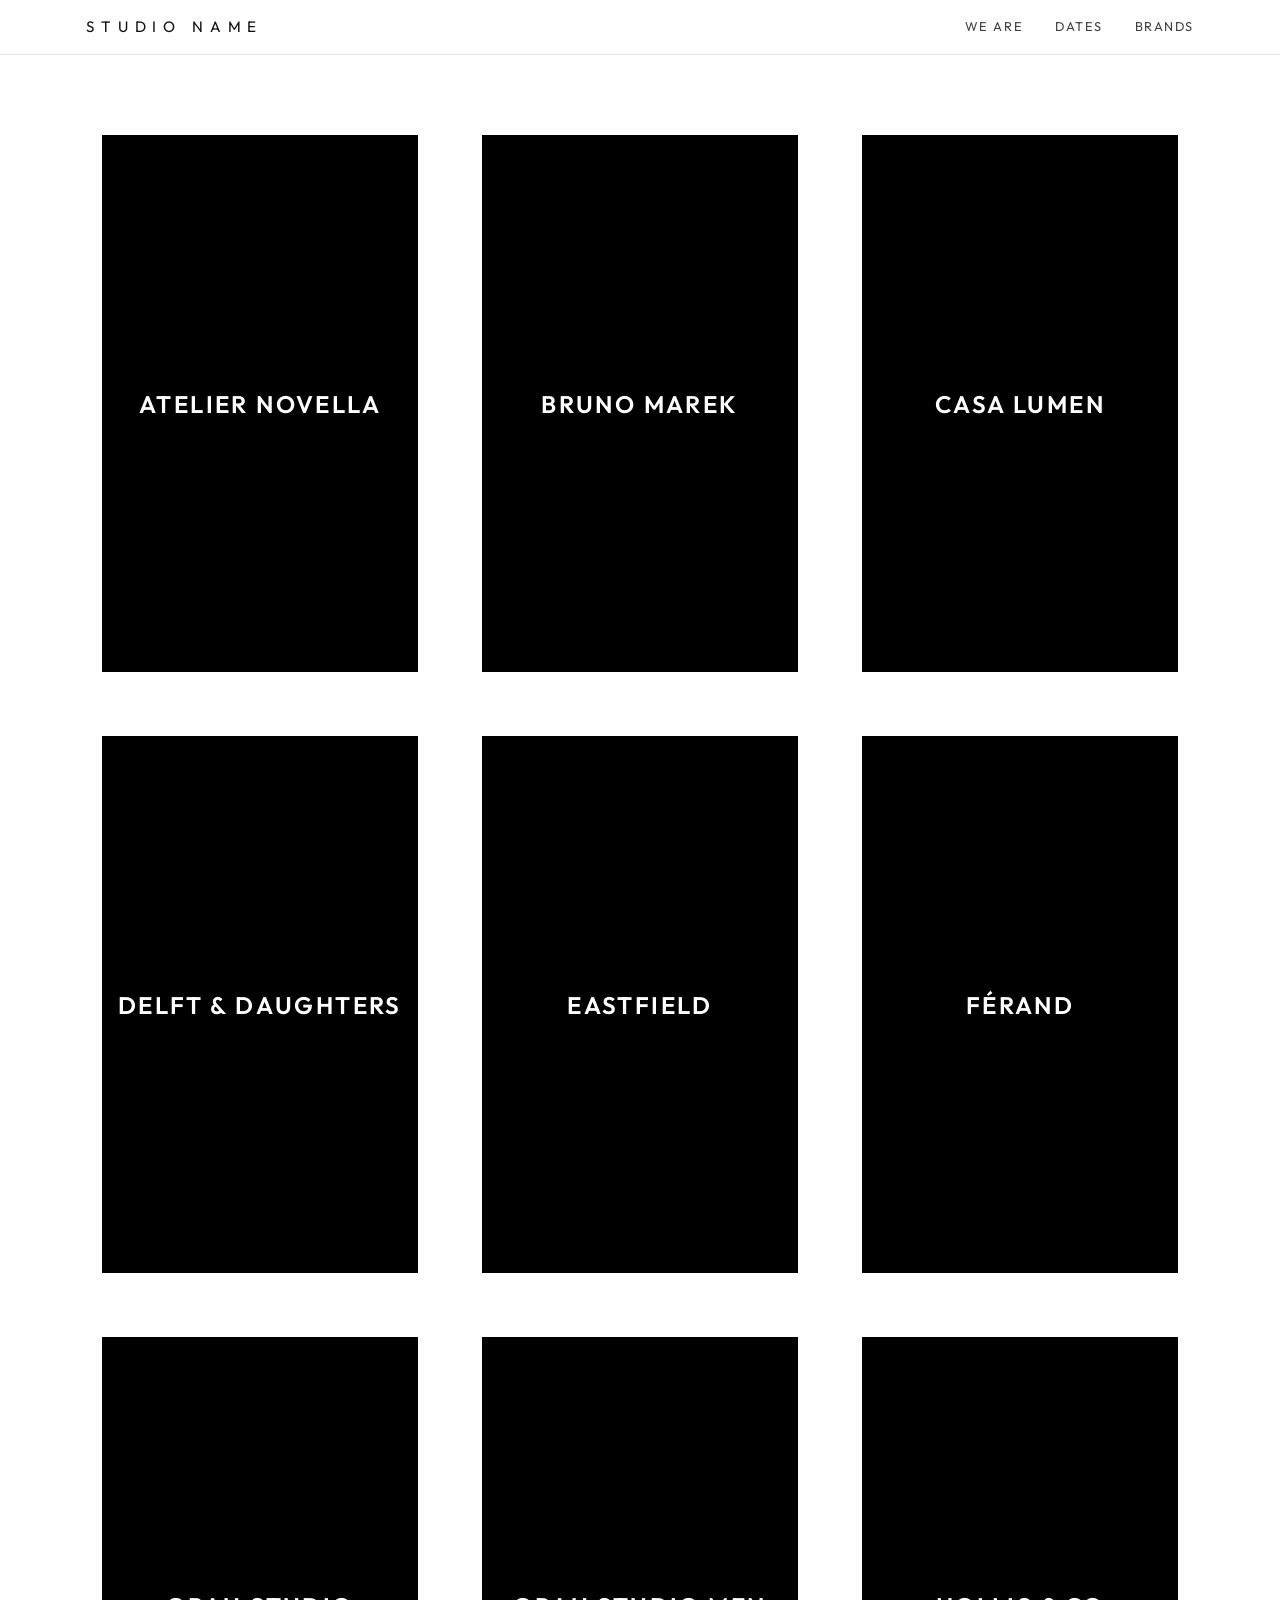
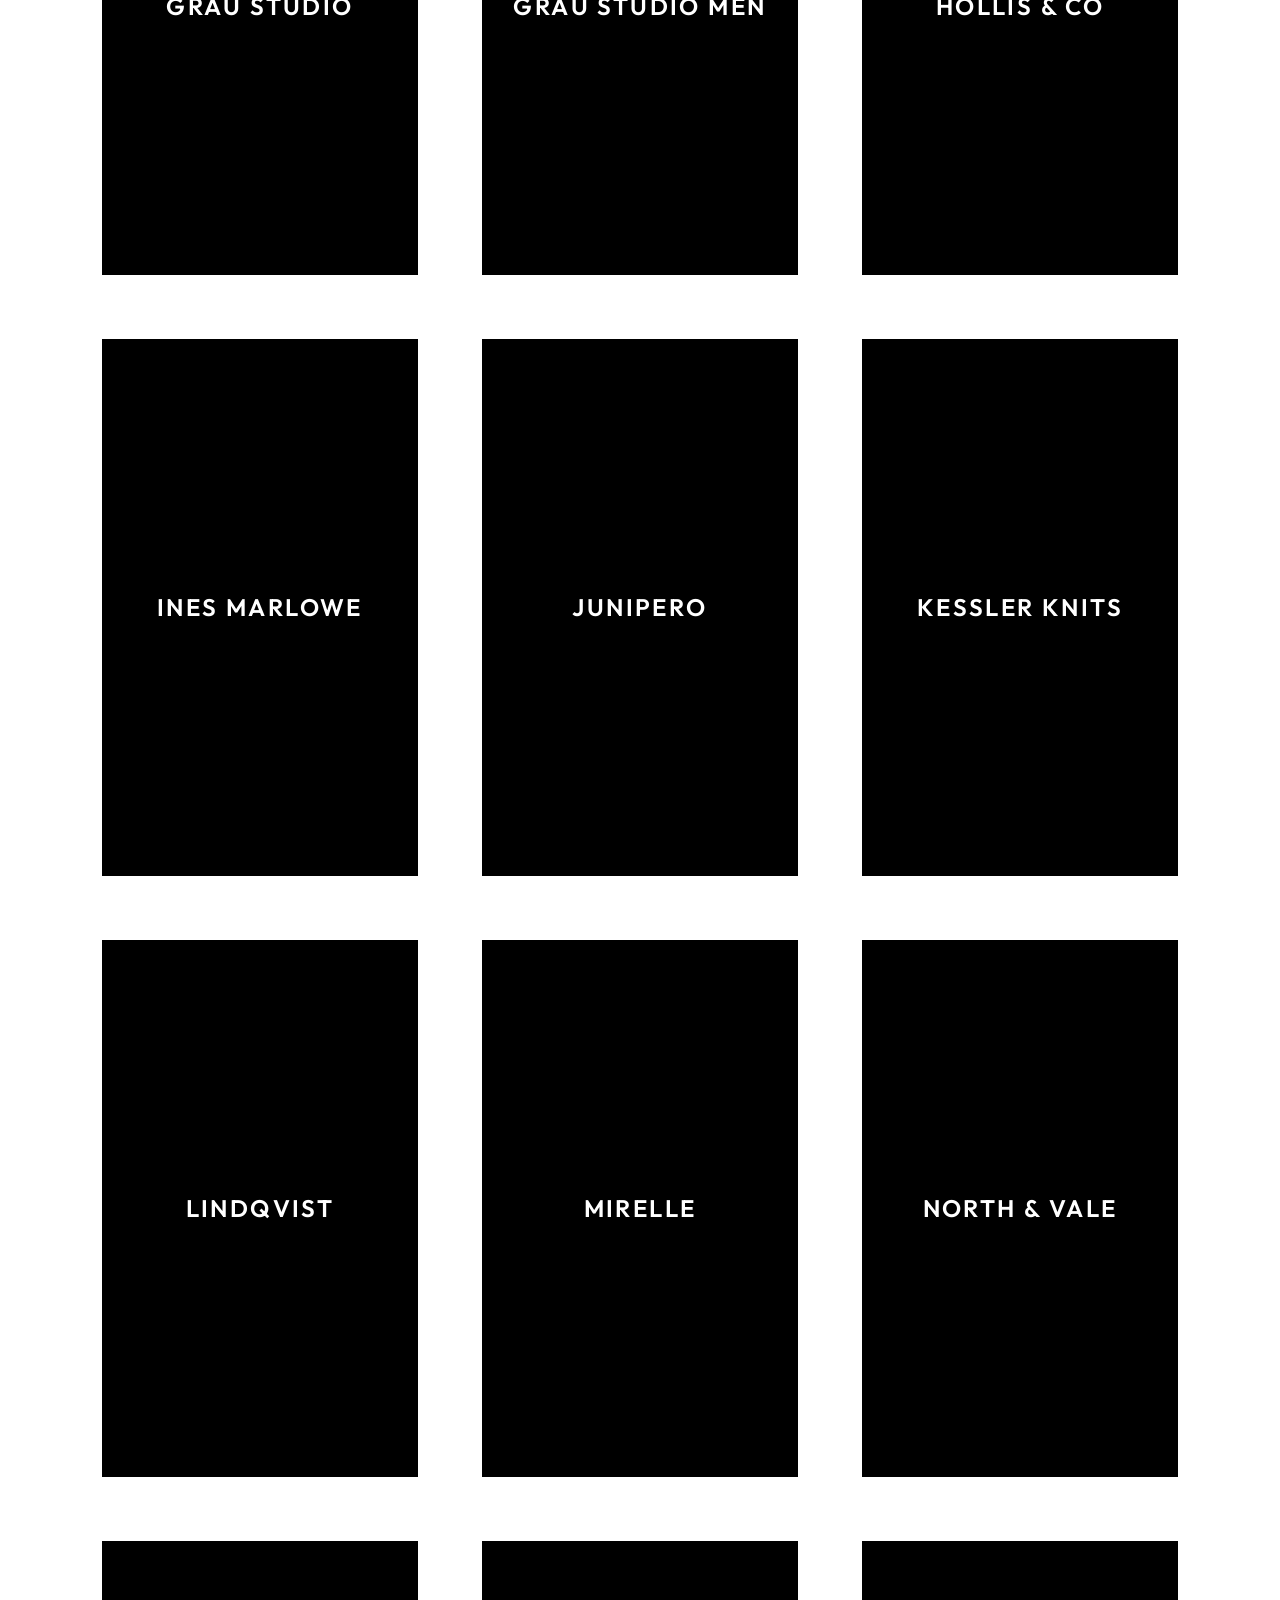
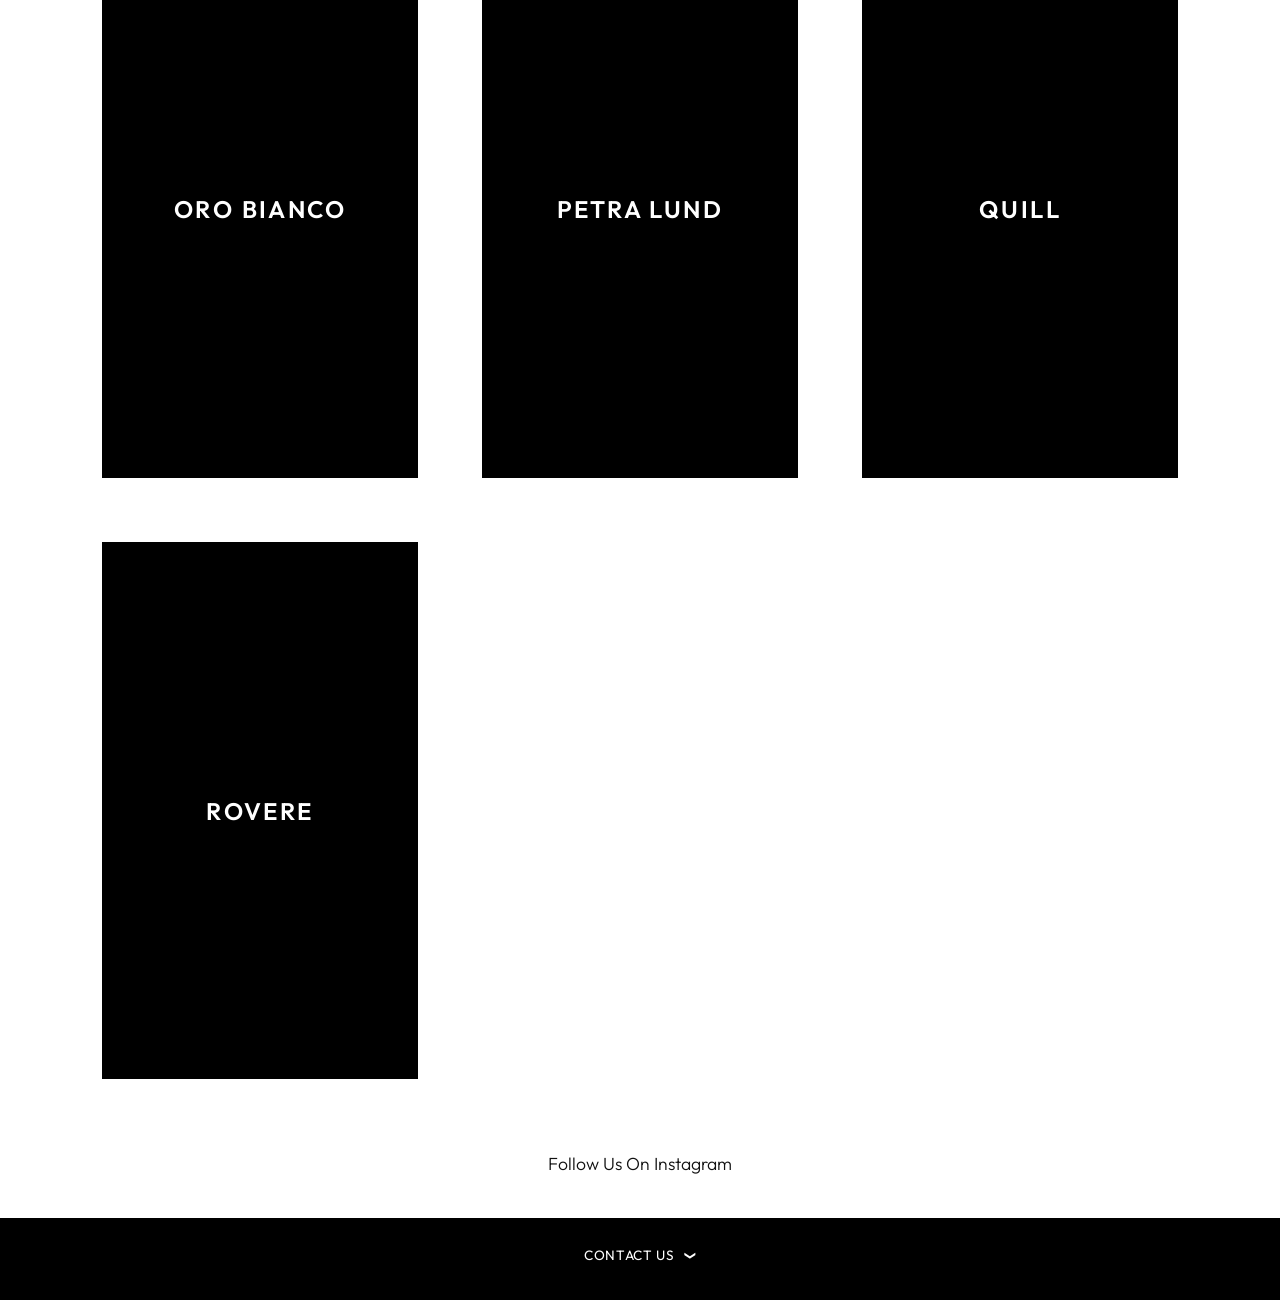
==== index.html @ 32d989f5 "Static showroom website with tile grid and brand views Co-Authored-By: Claude Fable 5 <noreply@anthr" ====
<!DOCTYPE html>
<html lang="en">
<head>
  <meta charset="UTF-8">
  <meta name="viewport" content="width=device-width, initial-scale=1.0">
  <title>STUDIO NAME — Online Showroom</title>
  <meta name="description" content="A curated multi-brand fashion showroom.">
  <link rel="preconnect" href="https://fonts.googleapis.com">
  <link href="https://fonts.googleapis.com/css2?family=Outfit:wght@300;400;600;700&display=swap" rel="stylesheet">
  <link rel="stylesheet" href="styles.css">
</head>
<body>

  <header class="site-header">
    <div class="container">
      <a class="logo" href="index.html">Studio Name</a>
      <nav class="nav">
        <a href="about.html">We Are</a>
        <a href="dates.html">Dates</a>
        <a href="brands.html">Brands</a>
      </nav>
      <button class="menu-toggle" id="menuToggle" aria-label="Toggle menu" aria-expanded="false"><span></span></button>
    </div>
  </header>

  <div class="backdrop" id="backdrop"></div>
  <aside class="sidebar" id="sidebar">
    <button class="sidebar-close" id="sidebarClose" aria-label="Close menu">&times;</button>
    <a href="about.html">We Are</a>
    <a href="dates.html">Dates</a>
    <a href="brands.html">Brands</a>
    <div id="sidebarBrands"></div>
  </aside>

  <main>
    <div class="view" id="viewGrid">
      <div class="container tile-grid">
        <div class="row" id="tileGrid"></div>

        <p class="insta-line">
          <a href="https://www.instagram.com/" target="_blank" rel="noopener">Follow Us On Instagram</a>
        </p>
      </div>
    </div>

    <div class="view" id="viewBrand" hidden>
      <div class="container brand-page">
        <aside class="brand-list-col">
          <a class="brand-list-title" href="#">Brands</a>
          <nav class="brand-list" id="brandList"></nav>
        </aside>

        <div class="brand-main">
          <div class="brand-text">
            <h1 class="collection-title" id="brandTitle">Brand</h1>
            <div class="rte">
              <p>Placeholder copy. Introduce the brand here &mdash; its founder, the year it started, and the idea behind it. Two or three sentences set the tone before going into detail.</p>
              <p>Placeholder copy. Describe the collections: the materials, the categories, the design signature that makes the brand recognizable, and where the pieces are produced.</p>
              <p>Placeholder copy. Close with a line about who the brand is for and why it belongs in the showroom selection.</p>
              <p class="rte-link"><a href="#">www.example.com</a></p>
              <p class="countries"><strong>COUNTRY / COUNTRY / COUNTRY</strong></p>
            </div>
          </div>
          <div class="brand-image">
            <div class="background-box" id="brandImage"></div>
          </div>
        </div>
      </div>
    </div>
  </main>

  <footer class="site-footer" id="siteFooter">
    <div class="container">
      <button class="footer-toggle" id="footerToggle" aria-expanded="false">
        Contact us <span class="arrow">&#10095;</span>
      </button>
      <div class="footer-detail">
        <nav class="footer-nav">
          <a href="#">Imprint</a>
          <a href="#">Privacy Policy</a>
          <a href="#">Terms &amp; Conditions</a>
        </nav>
        <div class="footer-center">
          <p><a href="tel:+0000000000" class="btn-outline">+00 000 000 0000</a></p>
          <p class="small"><a href="mailto:hello@example.com">hello@example.com</a></p>
          <p class="wordmark">Studio Name</p>
          <p>Street Address 1<br>00000 City</p>
        </div>
        <nav class="footer-nav right">
          <a href="#">Instagram</a>
        </nav>
      </div>
    </div>
  </footer>

  <script src="script.js"></script>
</body>
</html>
---- styles.css ----
/* =====================================================
   Showroom — minimal tile-grid layout
   ===================================================== */

:root {
  --ink: #111111;
  --paper: #ffffff;
  --gray: #888888;
  --gray-light: #e5e5e5;
  --header-h: 55px;
  --container: 1140px;
}

* {
  margin: 0;
  padding: 0;
  box-sizing: border-box;
}

body {
  /* Outfit ~ free stand-in for the reference's GT-Walsheim */
  font-family: "Outfit", "Helvetica Neue", Helvetica, Arial, sans-serif;
  font-size: 0.875rem;
  line-height: 1.5;
  color: var(--ink);
  background: var(--paper);
  -webkit-font-smoothing: antialiased;
  padding-top: var(--header-h); /* clear the fixed header */
}

a {
  color: inherit;
  text-decoration: none;
}

.container {
  max-width: var(--container);
  margin: 0 auto;
  padding-left: 1rem;
  padding-right: 1rem;
}

/* ---------- Fixed header ---------- */

.site-header {
  position: fixed;
  top: 0;
  left: 0;
  right: 0;
  z-index: 1000;
  height: var(--header-h);
  background: var(--paper);
  border-bottom: 1px solid var(--gray-light);
}

.site-header .container {
  height: 100%;
  display: flex;
  align-items: center;
  justify-content: space-between;
}

.logo {
  font-size: 0.95rem;
  letter-spacing: 0.45em;
  text-transform: uppercase;
  white-space: nowrap;
  /* Swap for an image wordmark:
     <img src="images/logo.png" height="30" alt="..."> */
}

.nav {
  display: flex;
  gap: 2rem;
}

.nav a {
  font-size: 0.8rem;
  letter-spacing: 0.12em;
  text-transform: uppercase;
  color: rgba(0, 0, 0, 0.75);
  transition: color 0.2s;
}

.nav a:hover,
.nav a.active {
  color: rgba(0, 0, 0, 0.9);
}

/* Hamburger (mobile) */

.menu-toggle {
  display: none;
  background: none;
  border: none;
  cursor: pointer;
  width: 28px;
  height: 22px;
  position: relative;
}

.menu-toggle span,
.menu-toggle span::before,
.menu-toggle span::after {
  content: "";
  position: absolute;
  left: 0;
  width: 100%;
  height: 2px;
  background: var(--ink);
}

.menu-toggle span {
  top: 10px;
}

.menu-toggle span::before {
  top: -8px;
}

.menu-toggle span::after {
  top: 8px;
}

/* Right slide-in sidebar (mobile nav) */

.sidebar {
  position: fixed;
  top: 0;
  right: 0;
  bottom: 0;
  z-index: 1100;
  width: min(20rem, 85vw);
  background: var(--paper);
  border-left: 1px solid var(--gray-light);
  transform: translateX(100%);
  transition: transform 0.3s ease;
  padding-top: var(--header-h);
  overflow-y: auto;
}

.sidebar.open {
  transform: translateX(0);
}

.sidebar a {
  display: block;
  padding: 0.9rem 1.5rem;
  border-bottom: 1px solid #f0f0f0;
  font-size: 0.85rem;
}

.sidebar a.level-2 {
  padding-left: 2.75rem;
  font-size: 0.8rem;
  color: #555;
}

.sidebar .group-label {
  padding: 1.2rem 1.5rem 0.4rem;
  font-size: 0.65rem;
  letter-spacing: 0.2em;
  text-transform: uppercase;
  color: var(--gray);
}

.sidebar-close {
  position: absolute;
  top: 1.1rem;
  right: 1.25rem;
  background: none;
  border: none;
  font-size: 1.4rem;
  line-height: 1;
  cursor: pointer;
}

.backdrop {
  position: fixed;
  inset: 0;
  z-index: 1050;
  background: rgba(0, 0, 0, 0.3);
  opacity: 0;
  pointer-events: none;
  transition: opacity 0.3s;
}

.backdrop.show {
  opacity: 1;
  pointer-events: auto;
}

/* ---------- Tile grid ---------- */

.tile-grid {
  padding-top: 3rem;
  padding-left: 0;  /* tiles sit flush with the 1140px container; item margins create the edge gap */
  padding-right: 0;
}

.tile-grid .row {
  display: flex;
  flex-wrap: wrap;
}

.tile-col {
  width: 100%;
}

.collection-item {
  margin: 0; /* full-bleed stacked tiles on phones */
}

.image-wrap {
  position: relative;
  background: #000;
}

.background-box {
  display: block;
  width: 100%;
  padding-top: 170%; /* 10:17 portrait ratio */
  background-size: cover;
  background-position: center center;
  background-repeat: no-repeat;
  opacity: 1;
  transition: opacity 0.15s linear;
}

.caption {
  position: absolute;
  top: 0;
  bottom: 0;
  left: 0;
  right: 0;
  display: flex;
  flex-direction: column;
  justify-content: center;
  width: 100%;
  text-align: center;
  font-size: 1.5rem;
  font-weight: 600;
  letter-spacing: 0.1em;
  text-transform: uppercase;
  color: #fff;
  padding: 0 0.5rem;
  transition: opacity 0.15s linear;
}

.image-wrap:hover .background-box {
  opacity: 0.2;
}

/* ---------- Instagram line ---------- */

.insta-line {
  text-align: center;
  font-size: 1.1rem;
  font-weight: 300;
  margin: 2.5rem 0;
}

.insta-line a:hover {
  text-decoration: underline;
}

/* ---------- Footer (black, expandable) ---------- */

.site-footer {
  background: #000;
  color: #fff;
  padding: 1rem 0 1.5rem;
}

.footer-toggle {
  display: block;
  width: 100%;
  background: none;
  border: none;
  color: #fff;
  font-family: inherit;
  font-size: 0.85rem;
  letter-spacing: 0.05em;
  text-transform: uppercase;
  text-align: center;
  cursor: pointer;
  padding: 0.75rem 0;
}

.footer-toggle .arrow {
  display: inline-block;
  margin-left: 0.5rem;
  transition: transform 0.3s;
  transform: rotate(90deg);
  font-size: 0.7rem;
}

.site-footer.open .footer-toggle .arrow {
  transform: rotate(-90deg);
}

.footer-detail {
  display: none;
}

.site-footer.open .footer-detail {
  display: grid;
  grid-template-columns: 1fr 1fr 1fr;
  gap: 2rem;
  padding-top: 1.5rem;
}

.footer-nav {
  display: flex;
  flex-direction: column;
  justify-content: flex-end;
}

.footer-nav.right {
  align-items: flex-end;
}

.footer-nav a {
  padding: 0.3rem 0;
  font-size: 0.8rem;
  color: rgba(255, 255, 255, 0.5);
  transition: color 0.2s;
}

.footer-nav a:hover {
  color: rgba(255, 255, 255, 0.85);
}

.footer-center {
  text-align: center;
}

.footer-center p {
  margin: 1rem 0;
}

.footer-center .small {
  font-size: 0.75rem;
}

.footer-center .wordmark {
  font-size: 1rem;
  letter-spacing: 0.45em;
  text-transform: uppercase;
}

.btn-outline {
  display: inline-block;
  padding: 0.5rem 1.25rem;
  border: 1px solid rgba(255, 255, 255, 0.5);
  border-radius: 2px;
  font-size: 0.85rem;
  color: #fff;
  transition: border-color 0.2s, background 0.2s, color 0.2s;
}

.btn-outline:hover {
  background: #fff;
  color: #000;
}

/* ---------- View cross-fade (grid <-> brand) ---------- */

.view {
  opacity: 1;
  transition: opacity 0.25s ease;
}

.view.fading {
  opacity: 0;
}

main {
  animation: page-fade 0.4s ease;
}

@keyframes page-fade {
  from {
    opacity: 0;
  }
}

/* ---------- Brand detail page ---------- */

.brand-page {
  display: flex;
  gap: 0;
  padding-top: 3rem;
  padding-bottom: 4rem;
  min-height: 60vh;
}

.brand-list-col {
  width: 16.6667%;
  flex-shrink: 0;
  padding-right: 1rem;
}

.brand-list-title {
  display: block;
  font-size: 0.85rem;
  font-weight: 700;
  letter-spacing: 0.08em;
  text-transform: uppercase;
  margin-bottom: 1rem;
}

.brand-list a {
  display: block;
  padding: 0.35rem 0;
  font-size: 0.85rem;
  letter-spacing: 0.06em;
  text-transform: uppercase;
  color: #555;
  transition: color 0.2s;
}

.brand-list a:hover {
  color: var(--ink);
}

.brand-list a.current {
  color: var(--ink);
  font-weight: 600;
}

.brand-main {
  flex: 1;
  display: flex;
  gap: 2rem;
}

.brand-text {
  width: 66.6667%;
}

.collection-title {
  font-size: 2.4rem;
  font-weight: 700;
  letter-spacing: 0.15em;
  text-transform: uppercase;
  text-align: center;
  margin: 0 0 4rem;
}

.rte {
  text-align: center;
  font-size: 1rem;
  line-height: 1.55;
  color: #1a1a1a;
}

.rte p {
  margin-bottom: 1.5rem;
}

.rte-link {
  padding-top: 2.5rem;
}

.rte-link a {
  text-decoration: underline;
}

.rte .countries {
  padding-top: 1.5rem;
}

.rte strong {
  font-weight: 700;
}

.brand-image {
  width: 33.3333%;
}

.brand-image .background-box {
  padding-top: 170%;
}

@media (max-width: 767.98px) {
  .brand-page {
    flex-direction: column;
  }

  .brand-list-col,
  .brand-text,
  .brand-image {
    width: 100%;
  }

  .brand-main {
    flex-direction: column;
  }

  .brand-list {
    display: none; /* on phones the brand menu lives in the slide-in sidebar */
  }

  .brand-list-title {
    display: none;
  }
}

/* ---------- Simple inner-page content ---------- */

.page-content {
  padding: 3rem 0 4rem;
  max-width: 42rem;
}

.page-content h1 {
  font-size: 1.6rem;
  font-weight: 600;
  letter-spacing: 0.1em;
  text-transform: uppercase;
  margin-bottom: 1.5rem;
}

.page-content h2 {
  font-size: 1rem;
  font-weight: 600;
  letter-spacing: 0.1em;
  text-transform: uppercase;
  margin: 2rem 0 0.75rem;
}

.page-content p {
  margin-bottom: 1rem;
  color: #333;
}

/* ---------- Dates list ---------- */

.date-row {
  display: grid;
  grid-template-columns: 9rem 1fr;
  gap: 1.5rem;
  padding: 1.25rem 0;
  border-bottom: 1px solid var(--gray-light);
}

.date-row time {
  font-size: 0.75rem;
  letter-spacing: 0.1em;
  text-transform: uppercase;
  color: var(--gray);
}

.date-row h3 {
  font-size: 0.95rem;
  font-weight: 600;
  letter-spacing: 0.08em;
  text-transform: uppercase;
}

.date-row .where {
  font-size: 0.75rem;
  color: var(--gray);
}

/* ---------- Breakpoints (match Bootstrap sm/md/lg) ---------- */

@media (min-width: 576px) {
  .tile-col {
    width: 50%;
  }

  .collection-item {
    margin: 0.65rem;
  }
}

@media (min-width: 768px) {
  .tile-col {
    width: 33.3333%;
  }

  .collection-item {
    margin: 1.33rem;
  }
}

@media (min-width: 992px) {
  .collection-item {
    margin: 2rem; /* 64px gaps between tiles, matching reference */
  }
}

@media (max-width: 767.98px) {
  .nav {
    display: none;
  }

  .menu-toggle {
    display: block;
  }

  .site-footer.open .footer-detail {
    grid-template-columns: 1fr;
    text-align: center;
  }

  .footer-nav,
  .footer-nav.right {
    align-items: center;
  }
}
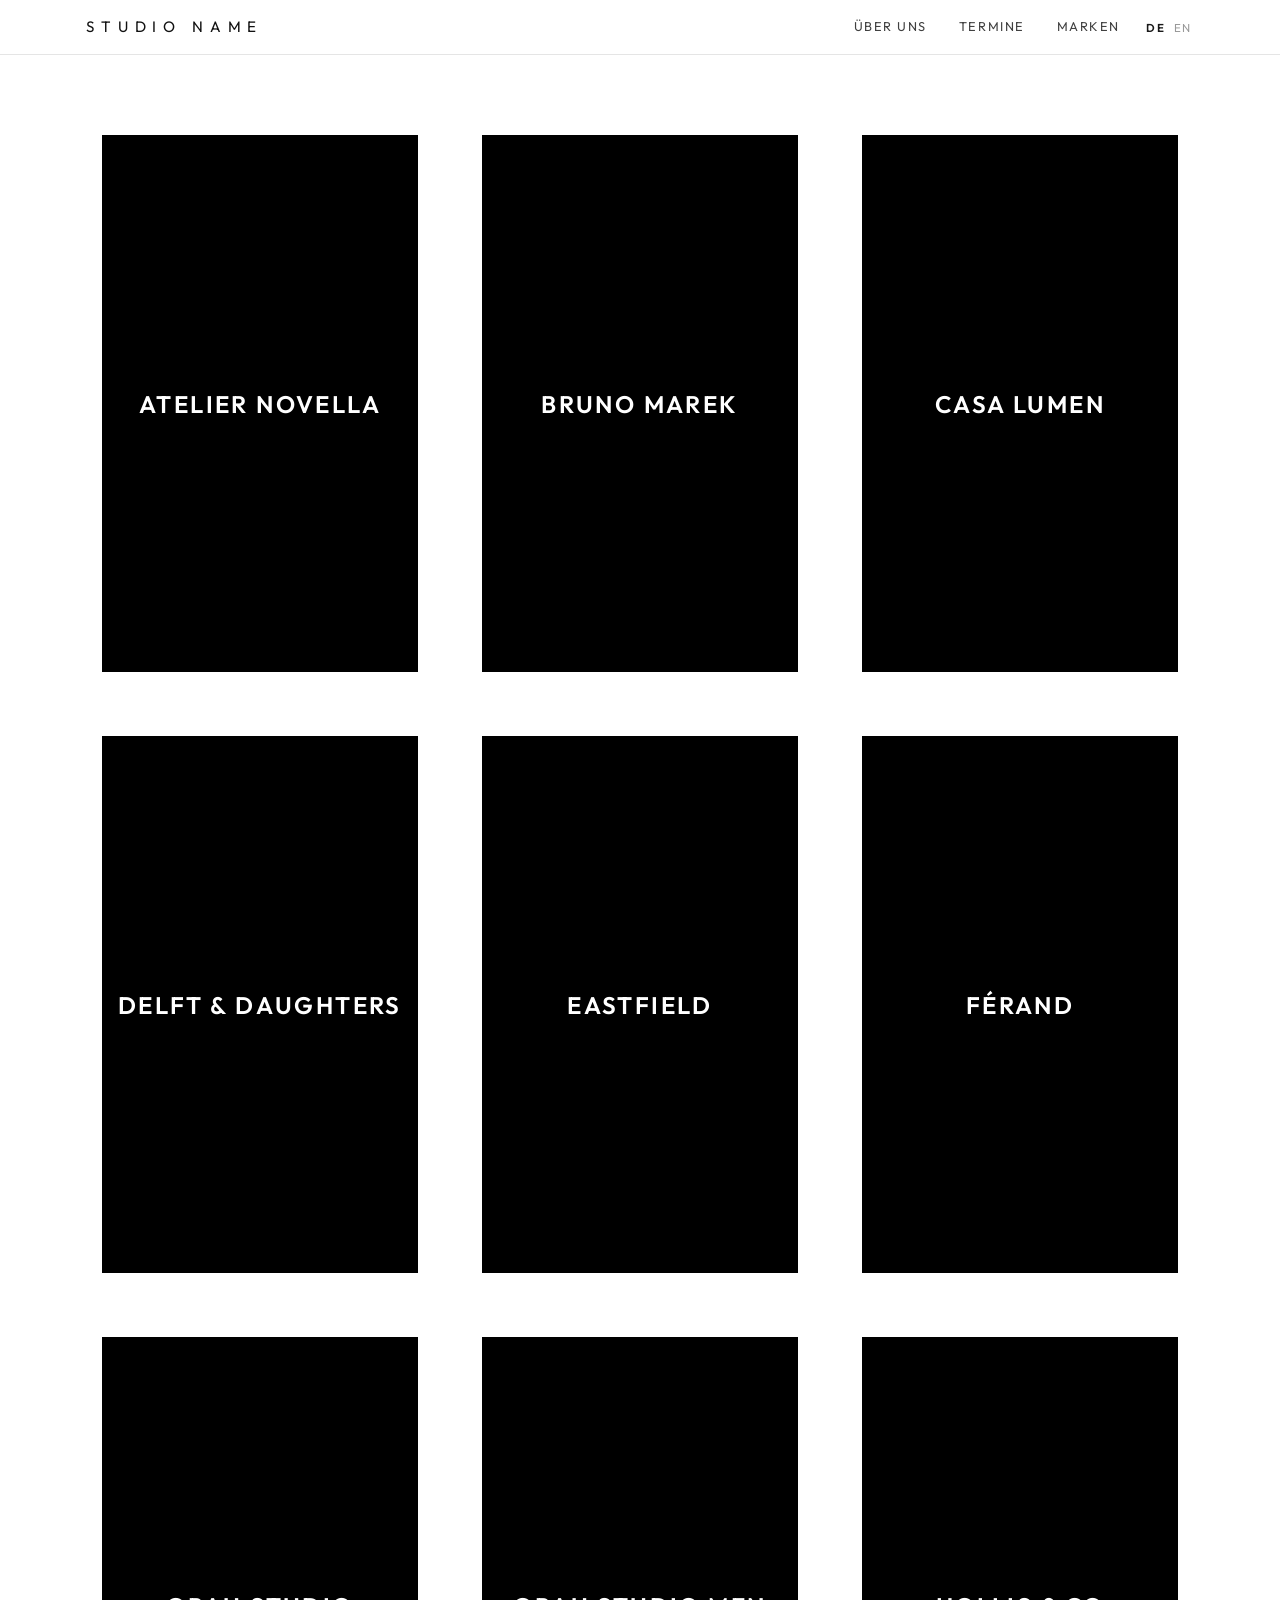
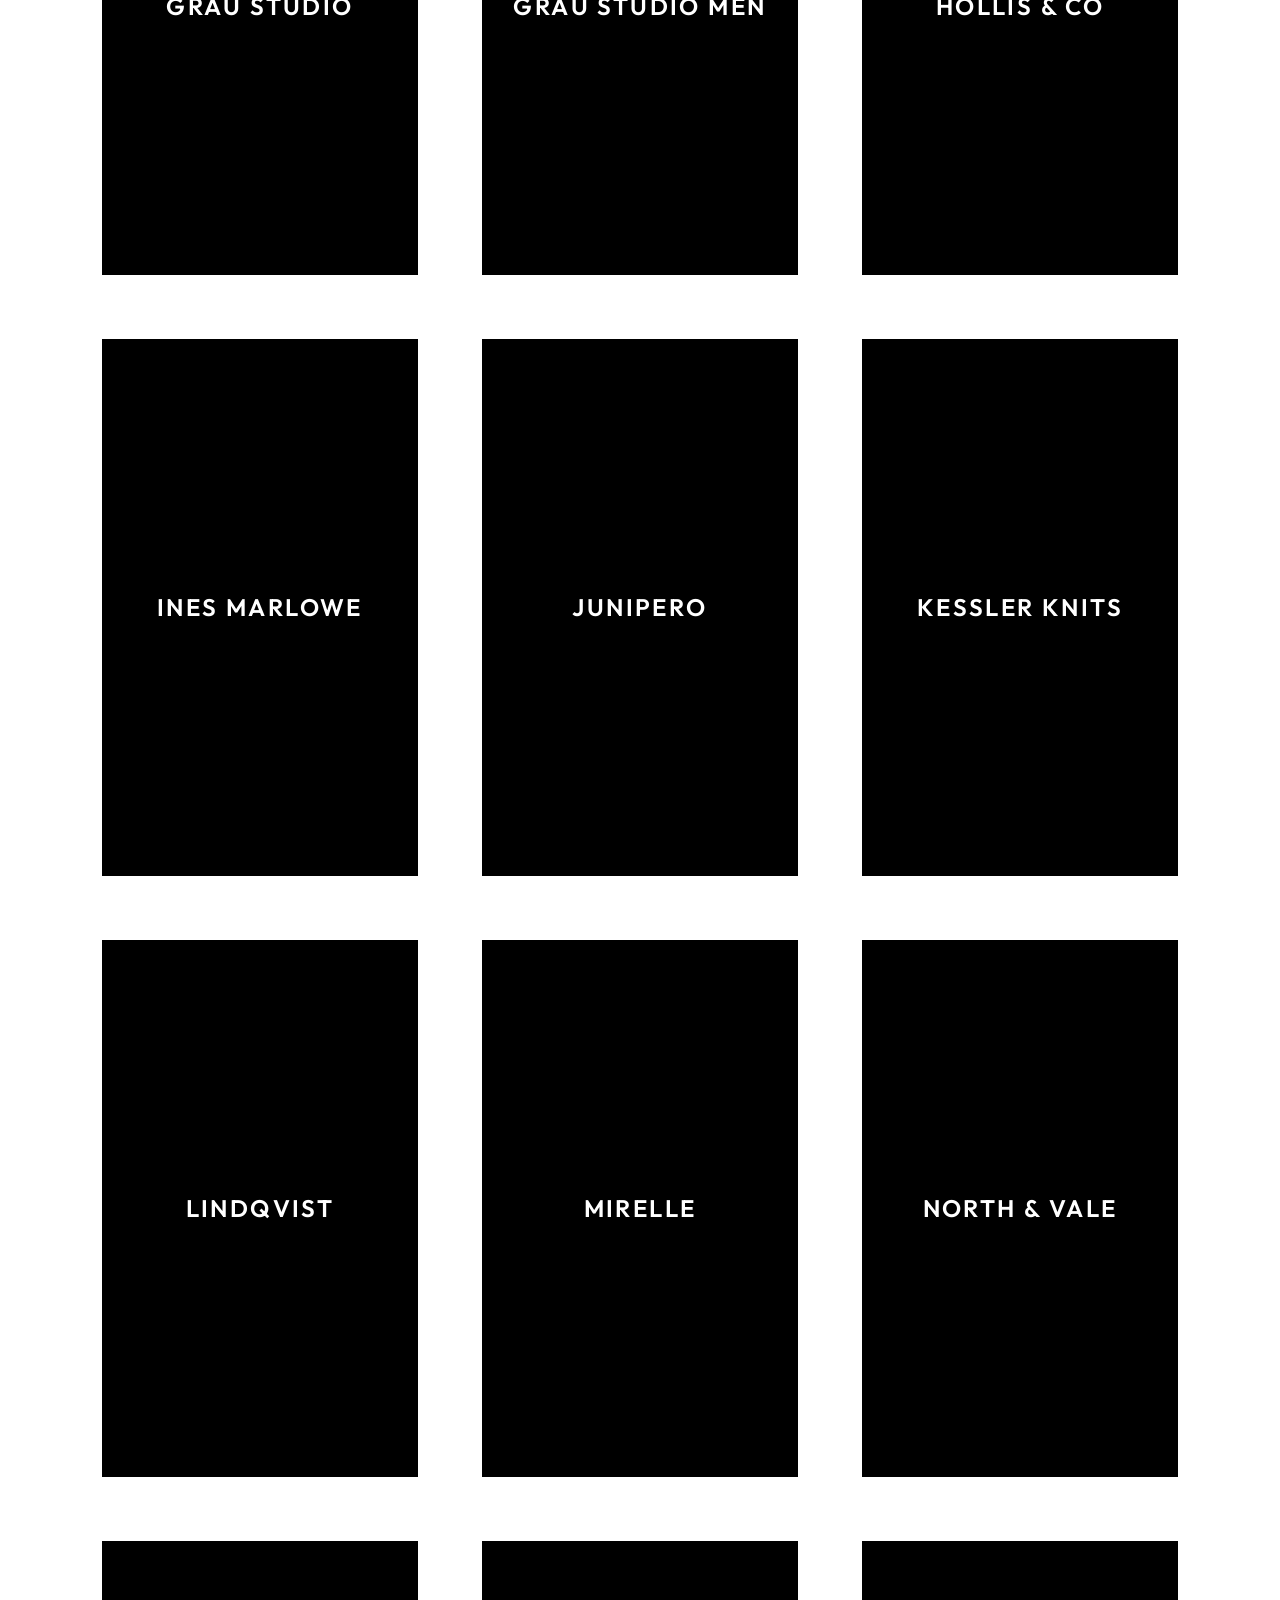
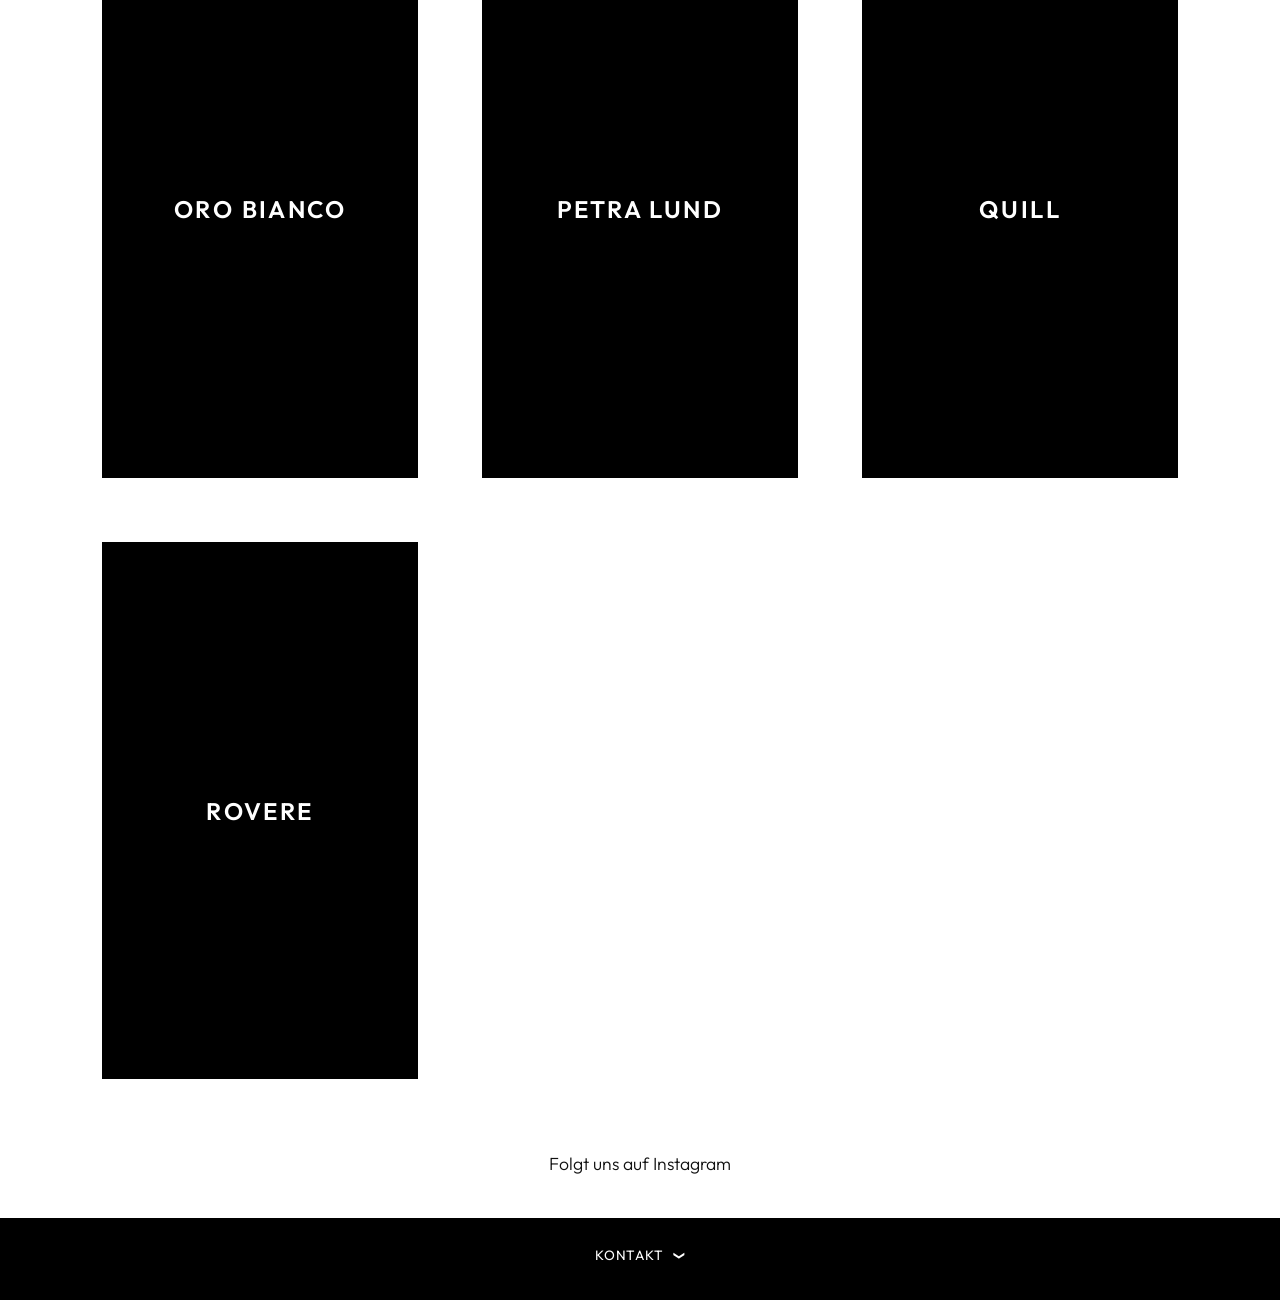
==== commit ac0509bf: "Add site-wide DE/EN language toggle German is the default; an EN switch in the header (and mobile si" ====
--- a/index.html
+++ b/index.html
@@ -1,5 +1,5 @@
 <!DOCTYPE html>
-<html lang="en">
+<html lang="de">
 <head>
   <meta charset="UTF-8">
   <meta name="viewport" content="width=device-width, initial-scale=1.0">
@@ -14,11 +14,17 @@
   <header class="site-header">
     <div class="container">
       <a class="logo" href="index.html">Studio Name</a>
-      <nav class="nav">
-        <a href="about.html">We Are</a>
-        <a href="dates.html">Dates</a>
-        <a href="brands.html">Brands</a>
-      </nav>
+      <div class="header-right">
+        <nav class="nav">
+          <a href="about.html" data-i18n="nav.weare">Über uns</a>
+          <a href="dates.html" data-i18n="nav.dates">Termine</a>
+          <a href="brands.html" data-i18n="nav.brands">Marken</a>
+        </nav>
+        <div class="lang-switch">
+          <button type="button" data-lang="de">DE</button>
+          <button type="button" data-lang="en">EN</button>
+        </div>
+      </div>
       <button class="menu-toggle" id="menuToggle" aria-label="Toggle menu" aria-expanded="false"><span></span></button>
     </div>
   </header>
@@ -26,9 +32,13 @@
   <div class="backdrop" id="backdrop"></div>
   <aside class="sidebar" id="sidebar">
     <button class="sidebar-close" id="sidebarClose" aria-label="Close menu">&times;</button>
-    <a href="about.html">We Are</a>
-    <a href="dates.html">Dates</a>
-    <a href="brands.html">Brands</a>
+    <a href="about.html" data-i18n="nav.weare">Über uns</a>
+    <a href="dates.html" data-i18n="nav.dates">Termine</a>
+    <a href="brands.html" data-i18n="nav.brands">Marken</a>
+    <div class="lang-switch sidebar-lang">
+      <button type="button" data-lang="de">DE</button>
+      <button type="button" data-lang="en">EN</button>
+    </div>
     <div id="sidebarBrands"></div>
   </aside>
 
@@ -38,7 +48,7 @@
         <div class="row" id="tileGrid"></div>
 
         <p class="insta-line">
-          <a href="https://www.instagram.com/" target="_blank" rel="noopener">Follow Us On Instagram</a>
+          <a href="https://www.instagram.com/" target="_blank" rel="noopener" data-i18n="insta.line">Folgt uns auf Instagram</a>
         </p>
       </div>
     </div>
@@ -46,7 +56,7 @@
     <div class="view" id="viewBrand" hidden>
       <div class="container brand-page">
         <aside class="brand-list-col">
-          <a class="brand-list-title" href="#">Brands</a>
+          <a class="brand-list-title" href="#" data-i18n="nav.brands">Marken</a>
           <nav class="brand-list" id="brandList"></nav>
         </aside>
 
@@ -54,15 +64,22 @@
           <div class="brand-text">
             <h1 class="collection-title" id="brandTitle">Brand</h1>
             <div class="rte">
-              <p>Placeholder copy. Introduce the brand here &mdash; its founder, the year it started, and the idea behind it. Two or three sentences set the tone before going into detail.</p>
-              <p>Placeholder copy. Describe the collections: the materials, the categories, the design signature that makes the brand recognizable, and where the pieces are produced.</p>
-              <p>Placeholder copy. Close with a line about who the brand is for and why it belongs in the showroom selection.</p>
+              <p data-i18n="brand.p1">Platzhaltertext. Stellen Sie hier die Marke vor – ihre Gründerin oder ihren Gründer, das Gründungsjahr und die Idee dahinter. Zwei, drei Sätze geben den Ton an, bevor es ins Detail geht.</p>
+              <p data-i18n="brand.p2">Platzhaltertext. Beschreiben Sie die Kollektionen: die Materialien, die Kategorien, die gestalterische Handschrift, die die Marke unverwechselbar macht, und wo die Stücke gefertigt werden.</p>
+              <p data-i18n="brand.p3">Platzhaltertext. Schließen Sie mit einem Satz darüber, für wen die Marke gedacht ist und warum sie in die Auswahl des Showrooms gehört.</p>
               <p class="rte-link"><a href="#">www.example.com</a></p>
               <p class="countries"><strong>COUNTRY / COUNTRY / COUNTRY</strong></p>
             </div>
           </div>
           <div class="brand-image">
-            <div class="background-box" id="brandImage"></div>
+            <div class="gallery">
+              <div class="gallery-main">
+                <div class="background-box" id="brandImage"></div>
+                <button class="gallery-arrow prev" id="galleryPrev" aria-label="Previous image">&#10094;</button>
+                <button class="gallery-arrow next" id="galleryNext" aria-label="Next image">&#10095;</button>
+              </div>
+              <div class="gallery-thumbs" id="galleryThumbs"></div>
+            </div>
           </div>
         </div>
       </div>
@@ -72,13 +89,13 @@
   <footer class="site-footer" id="siteFooter">
     <div class="container">
       <button class="footer-toggle" id="footerToggle" aria-expanded="false">
-        Contact us <span class="arrow">&#10095;</span>
+        <span data-i18n="footer.contact">Kontakt</span> <span class="arrow">&#10095;</span>
       </button>
       <div class="footer-detail">
         <nav class="footer-nav">
-          <a href="#">Imprint</a>
-          <a href="#">Privacy Policy</a>
-          <a href="#">Terms &amp; Conditions</a>
+          <a href="#" data-i18n="footer.imprint">Impressum</a>
+          <a href="#" data-i18n="footer.privacy">Datenschutz</a>
+          <a href="#" data-i18n="footer.terms">AGB</a>
         </nav>
         <div class="footer-center">
           <p><a href="tel:+0000000000" class="btn-outline">+00 000 000 0000</a></p>
--- a/styles.css
+++ b/styles.css
@@ -85,6 +85,55 @@
 .nav a:hover,
 .nav a.active {
   color: rgba(0, 0, 0, 0.9);
+}
+
+/* Right-side group (nav + language switch) */
+
+.header-right {
+  display: flex;
+  align-items: center;
+  gap: 1.5rem;
+}
+
+/* Language switch (DE | EN) */
+
+.lang-switch {
+  display: flex;
+  gap: 0.25rem;
+  align-items: center;
+}
+
+.lang-switch button {
+  background: none;
+  border: none;
+  cursor: pointer;
+  font-family: inherit;
+  font-size: 0.72rem;
+  letter-spacing: 0.12em;
+  text-transform: uppercase;
+  color: rgba(0, 0, 0, 0.4);
+  padding: 0.2rem 0.15rem;
+  transition: color 0.2s;
+}
+
+.lang-switch button:hover {
+  color: rgba(0, 0, 0, 0.75);
+}
+
+.lang-switch button.active {
+  color: rgba(0, 0, 0, 0.9);
+  font-weight: 600;
+}
+
+.sidebar-lang {
+  gap: 0.9rem;
+  padding: 0.9rem 1.5rem;
+  border-bottom: 1px solid #f0f0f0;
+}
+
+.sidebar-lang button {
+  font-size: 0.85rem;
+  padding: 0;
 }
 
 /* Hamburger (mobile) */
@@ -483,6 +532,78 @@
   padding-top: 170%;
 }
 
+/* Photo gallery: main image with arrows + thumbnail row */
+
+.gallery-main {
+  position: relative;
+}
+
+.gallery-main .background-box {
+  transition: opacity 0.15s linear;
+}
+
+.gallery-main .background-box.img-fading {
+  opacity: 0;
+}
+
+.gallery-arrow {
+  position: absolute;
+  top: 50%;
+  transform: translateY(-50%);
+  width: 2.25rem;
+  height: 2.25rem;
+  border: none;
+  border-radius: 50%;
+  background: rgba(255, 255, 255, 0.85);
+  color: #111;
+  font-size: 0.85rem;
+  line-height: 1;
+  cursor: pointer;
+  display: flex;
+  align-items: center;
+  justify-content: center;
+  transition: background 0.2s;
+}
+
+.gallery-arrow:hover {
+  background: #fff;
+}
+
+.gallery-arrow.prev {
+  left: 0.6rem;
+}
+
+.gallery-arrow.next {
+  right: 0.6rem;
+}
+
+.gallery-thumbs {
+  display: flex;
+  gap: 0.5rem;
+  margin-top: 0.5rem;
+}
+
+.gallery-thumbs .thumb {
+  flex: 1;
+  aspect-ratio: 1 / 1;
+  border: 1px solid transparent;
+  padding: 0;
+  background-size: cover;
+  background-position: center;
+  cursor: pointer;
+  opacity: 0.55;
+  transition: opacity 0.2s, border-color 0.2s;
+}
+
+.gallery-thumbs .thumb:hover {
+  opacity: 1;
+}
+
+.gallery-thumbs .thumb.active {
+  opacity: 1;
+  border-color: #111;
+}
+
 @media (max-width: 767.98px) {
   .brand-page {
     flex-direction: column;
@@ -593,8 +714,8 @@
 }
 
 @media (max-width: 767.98px) {
-  .nav {
-    display: none;
+  .header-right {
+    display: none; /* nav + language switch move into the slide-in sidebar */
   }
 
   .menu-toggle {
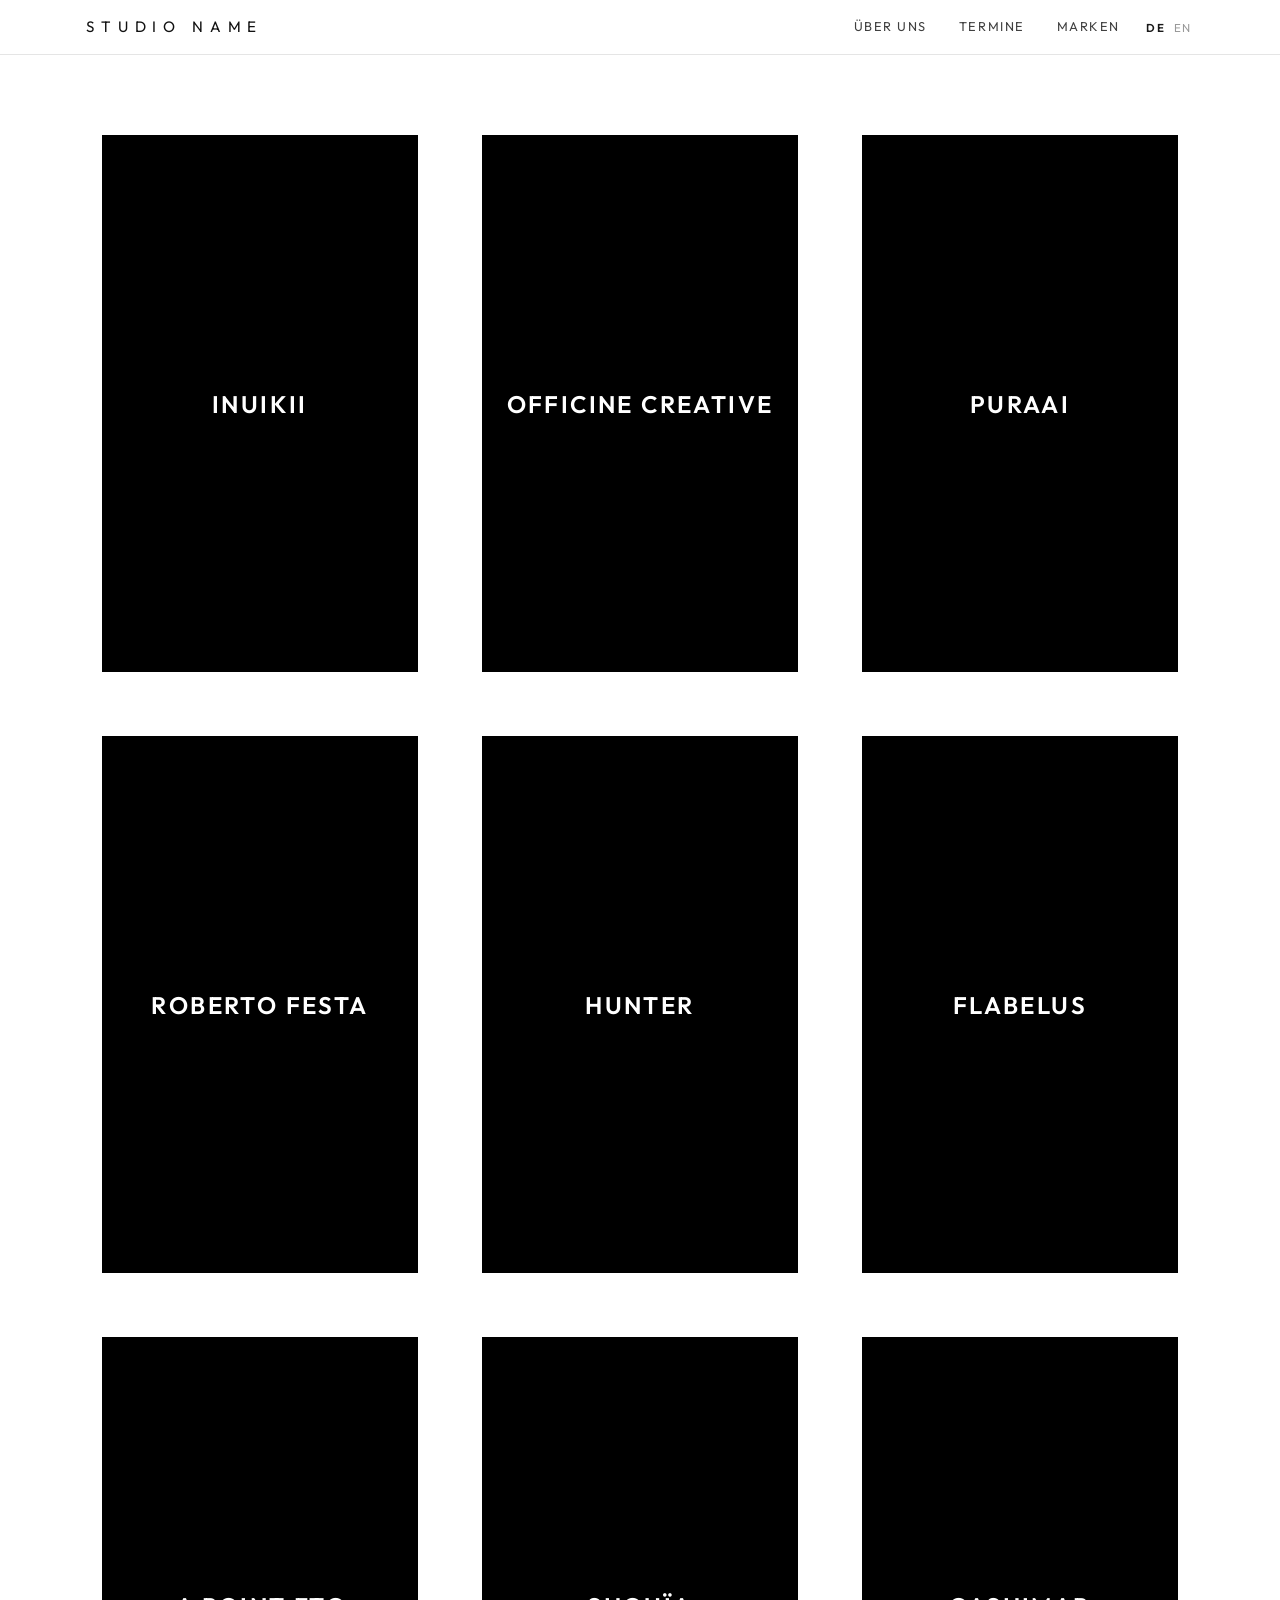
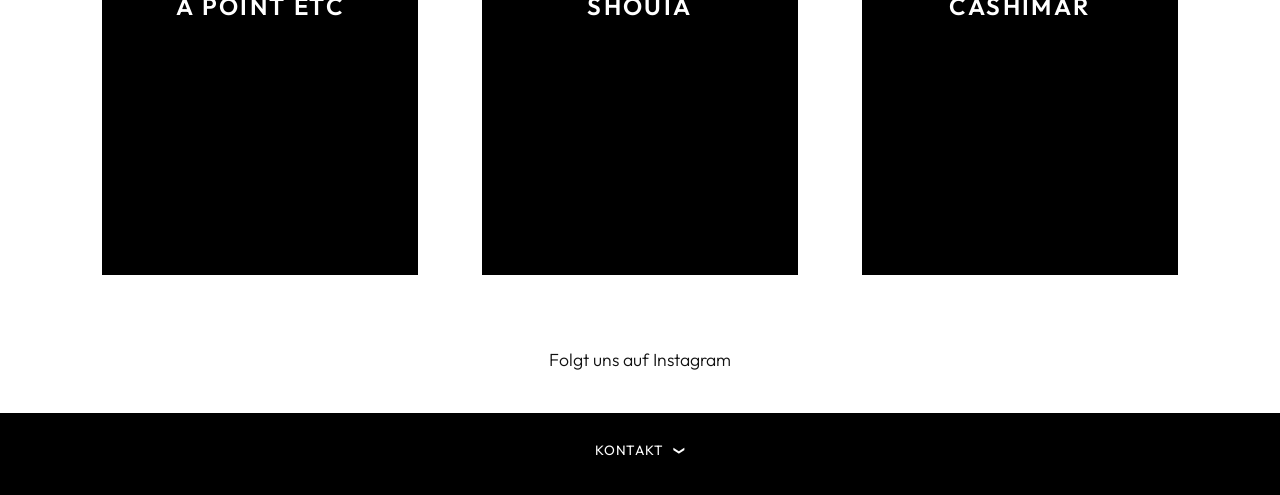
==== commit 5cac298d: "Replace placeholder brands with real brand copy Nine brands (Inuikii, Officine Creative, Puraai, Rob" ====
--- a/index.html
+++ b/index.html
@@ -64,9 +64,7 @@
           <div class="brand-text">
             <h1 class="collection-title" id="brandTitle">Brand</h1>
             <div class="rte">
-              <p data-i18n="brand.p1">Platzhaltertext. Stellen Sie hier die Marke vor – ihre Gründerin oder ihren Gründer, das Gründungsjahr und die Idee dahinter. Zwei, drei Sätze geben den Ton an, bevor es ins Detail geht.</p>
-              <p data-i18n="brand.p2">Platzhaltertext. Beschreiben Sie die Kollektionen: die Materialien, die Kategorien, die gestalterische Handschrift, die die Marke unverwechselbar macht, und wo die Stücke gefertigt werden.</p>
-              <p data-i18n="brand.p3">Platzhaltertext. Schließen Sie mit einem Satz darüber, für wen die Marke gedacht ist und warum sie in die Auswahl des Showrooms gehört.</p>
+              <div id="brandText"></div>
               <p class="rte-link"><a href="#">www.example.com</a></p>
               <p class="countries"><strong>COUNTRY / COUNTRY / COUNTRY</strong></p>
             </div>
--- a/styles.css
+++ b/styles.css
@@ -26,6 +26,18 @@
   background: var(--paper);
   -webkit-font-smoothing: antialiased;
   padding-top: var(--header-h); /* clear the fixed header */
+  /* Sticky footer: keep the footer at the bottom on short pages */
+  min-height: 100vh;
+  display: flex;
+  flex-direction: column;
+}
+
+main {
+  flex: 1 0 auto;
+}
+
+.site-footer {
+  flex-shrink: 0;
 }
 
 a {
@@ -714,6 +726,16 @@
 }
 
 @media (max-width: 767.98px) {
+  .container {
+    padding-left: 1.5rem;
+    padding-right: 1.5rem;
+  }
+
+  .tile-grid {
+    padding-left: 0; /* keep stacked tiles full-bleed on phones */
+    padding-right: 0;
+  }
+
   .header-right {
     display: none; /* nav + language switch move into the slide-in sidebar */
   }
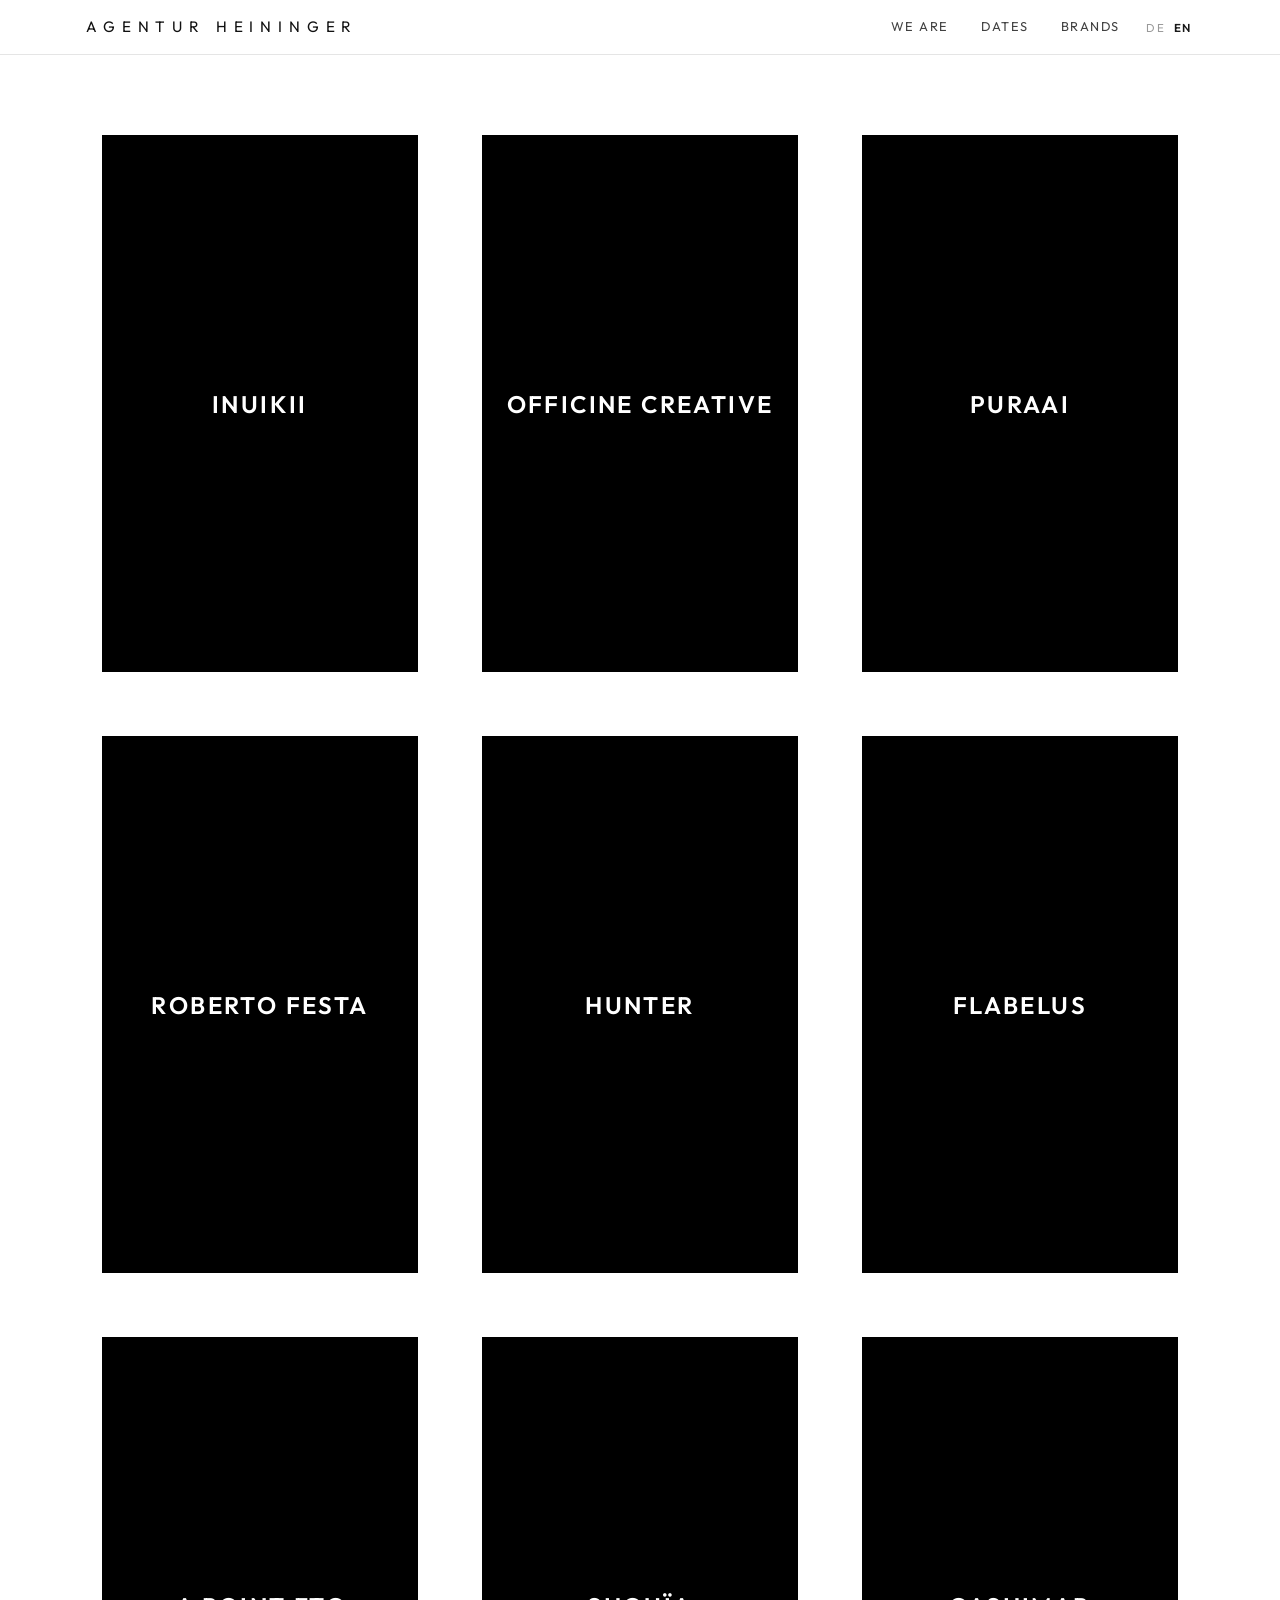
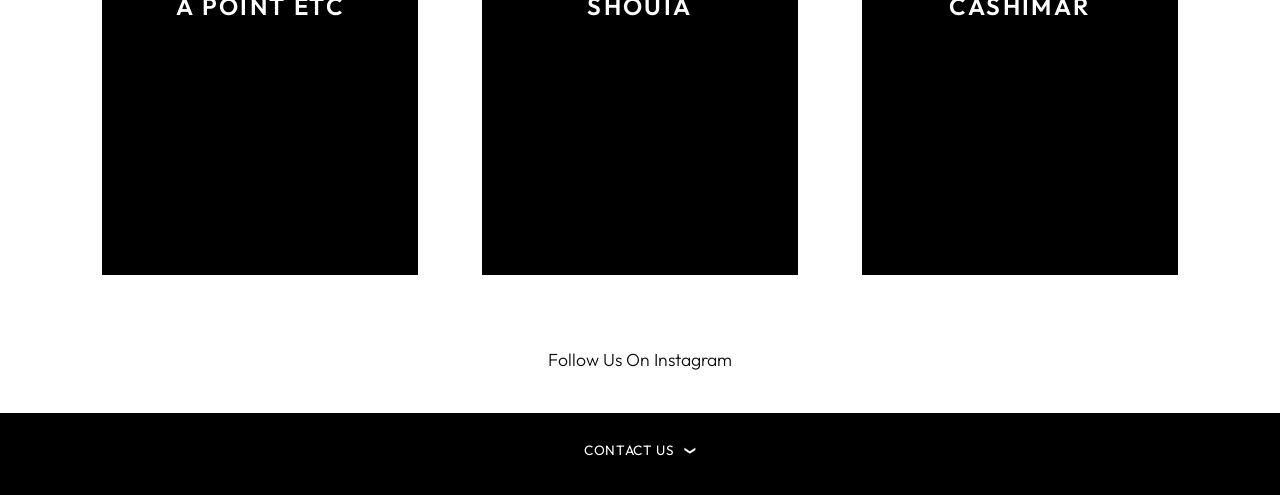
==== commit ed8a455f: "Changes" ====
--- a/index.html
+++ b/index.html
@@ -3,7 +3,7 @@
 <head>
   <meta charset="UTF-8">
   <meta name="viewport" content="width=device-width, initial-scale=1.0">
-  <title>STUDIO NAME — Online Showroom</title>
+  <title>Agentur Heininger — Online Showroom</title>
   <meta name="description" content="A curated multi-brand fashion showroom.">
   <link rel="preconnect" href="https://fonts.googleapis.com">
   <link href="https://fonts.googleapis.com/css2?family=Outfit:wght@300;400;600;700&display=swap" rel="stylesheet">
@@ -13,7 +13,7 @@
 
   <header class="site-header">
     <div class="container">
-      <a class="logo" href="index.html">Studio Name</a>
+      <a class="logo" href="index.html">Agentur Heininger</a>
       <div class="header-right">
         <nav class="nav">
           <a href="about.html" data-i18n="nav.weare">Über uns</a>
@@ -48,7 +48,7 @@
         <div class="row" id="tileGrid"></div>
 
         <p class="insta-line">
-          <a href="https://www.instagram.com/" target="_blank" rel="noopener" data-i18n="insta.line">Folgt uns auf Instagram</a>
+          <a href="https://www.instagram.com/showroomgabiheininger/" target="_blank" rel="noopener" data-i18n="insta.line">Folgt uns auf Instagram</a>
         </p>
       </div>
     </div>
@@ -91,18 +91,19 @@
       </button>
       <div class="footer-detail">
         <nav class="footer-nav">
-          <a href="#" data-i18n="footer.imprint">Impressum</a>
+          <a href="impressum.html" data-i18n="footer.imprint">Impressum</a>
           <a href="#" data-i18n="footer.privacy">Datenschutz</a>
           <a href="#" data-i18n="footer.terms">AGB</a>
         </nav>
         <div class="footer-center">
-          <p><a href="tel:+0000000000" class="btn-outline">+00 000 000 0000</a></p>
-          <p class="small"><a href="mailto:hello@example.com">hello@example.com</a></p>
-          <p class="wordmark">Studio Name</p>
-          <p>Street Address 1<br>00000 City</p>
+          <p><a href="tel:+498930658586" class="btn-outline">+49 89 306 58 58 6</a></p>
+          <p class="small">Mobile <a href="tel:+491749623100">+49 174 96 23 100</a><br><a href="mailto:office@agenturheininger.de">office@agenturheininger.de</a></p>
+          <p class="wordmark">Agentur Heininger</p>
+          <p>Ehrengutstr. 20<br>80469 München</p>
         </div>
         <nav class="footer-nav right">
-          <a href="#">Instagram</a>
+          <a href="https://www.instagram.com/showroomgabiheininger/" target="_blank" rel="noopener">Instagram</a>
+          <a href="https://www.facebook.com/agenturheininger/" target="_blank" rel="noopener">Facebook</a>
         </nav>
       </div>
     </div>
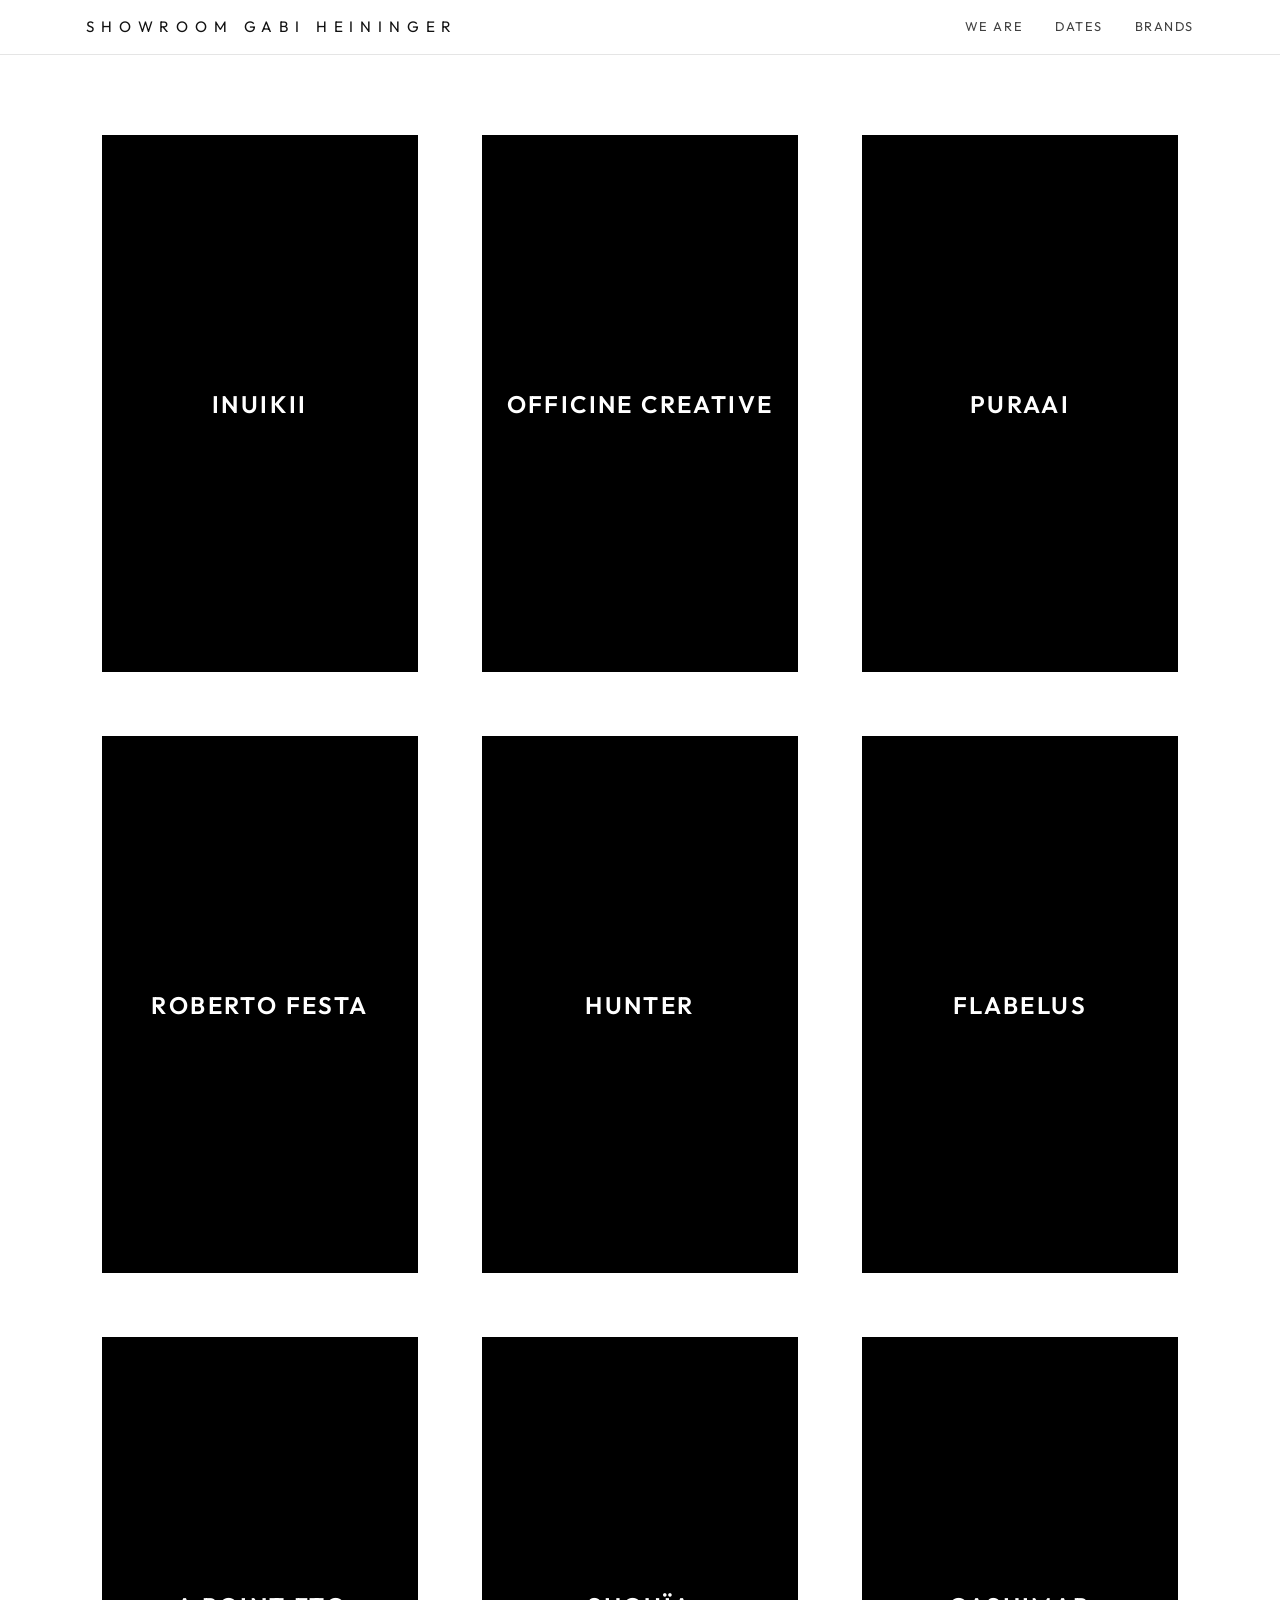
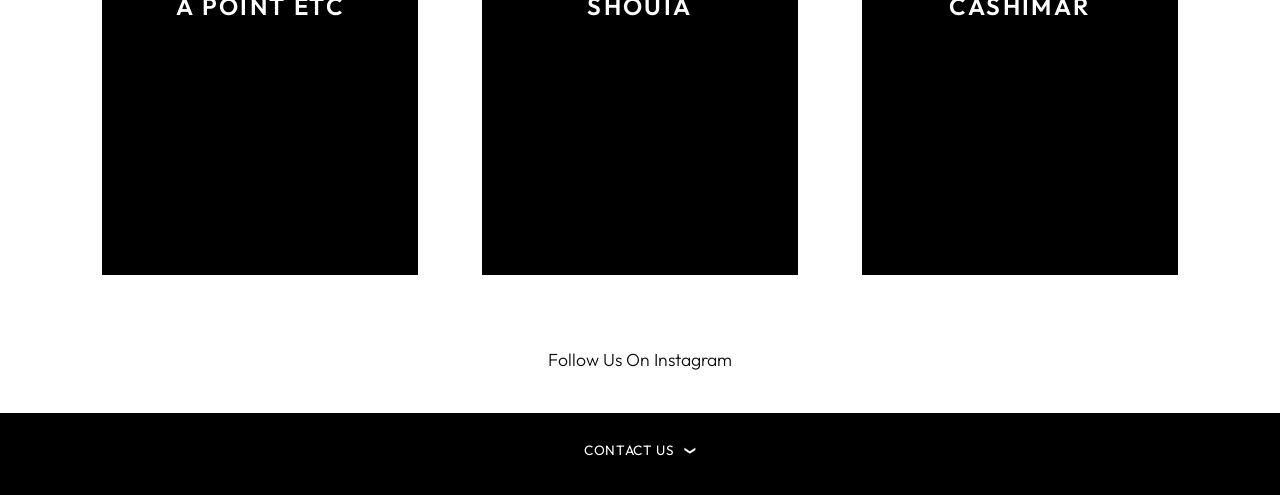
==== commit 66f75ad8: "Make site English-only and rename to Showroom Gabi Heininger Remove the DE/EN toggle (markup, script" ====
--- a/index.html
+++ b/index.html
@@ -1,9 +1,9 @@
 <!DOCTYPE html>
-<html lang="de">
+<html lang="en">
 <head>
   <meta charset="UTF-8">
   <meta name="viewport" content="width=device-width, initial-scale=1.0">
-  <title>Agentur Heininger — Online Showroom</title>
+  <title>Showroom Gabi Heininger — Online Showroom</title>
   <meta name="description" content="A curated multi-brand fashion showroom.">
   <link rel="preconnect" href="https://fonts.googleapis.com">
   <link href="https://fonts.googleapis.com/css2?family=Outfit:wght@300;400;600;700&display=swap" rel="stylesheet">
@@ -13,18 +13,12 @@
 
   <header class="site-header">
     <div class="container">
-      <a class="logo" href="index.html">Agentur Heininger</a>
-      <div class="header-right">
-        <nav class="nav">
-          <a href="about.html" data-i18n="nav.weare">Über uns</a>
-          <a href="dates.html" data-i18n="nav.dates">Termine</a>
-          <a href="brands.html" data-i18n="nav.brands">Marken</a>
-        </nav>
-        <div class="lang-switch">
-          <button type="button" data-lang="de">DE</button>
-          <button type="button" data-lang="en">EN</button>
-        </div>
-      </div>
+      <a class="logo" href="index.html">Showroom Gabi Heininger</a>
+      <nav class="nav">
+        <a href="about.html">We Are</a>
+        <a href="dates.html">Dates</a>
+        <a href="brands.html">Brands</a>
+      </nav>
       <button class="menu-toggle" id="menuToggle" aria-label="Toggle menu" aria-expanded="false"><span></span></button>
     </div>
   </header>
@@ -32,13 +26,9 @@
   <div class="backdrop" id="backdrop"></div>
   <aside class="sidebar" id="sidebar">
     <button class="sidebar-close" id="sidebarClose" aria-label="Close menu">&times;</button>
-    <a href="about.html" data-i18n="nav.weare">Über uns</a>
-    <a href="dates.html" data-i18n="nav.dates">Termine</a>
-    <a href="brands.html" data-i18n="nav.brands">Marken</a>
-    <div class="lang-switch sidebar-lang">
-      <button type="button" data-lang="de">DE</button>
-      <button type="button" data-lang="en">EN</button>
-    </div>
+    <a href="about.html">We Are</a>
+    <a href="dates.html">Dates</a>
+    <a href="brands.html">Brands</a>
     <div id="sidebarBrands"></div>
   </aside>
 
@@ -48,7 +38,7 @@
         <div class="row" id="tileGrid"></div>
 
         <p class="insta-line">
-          <a href="https://www.instagram.com/showroomgabiheininger/" target="_blank" rel="noopener" data-i18n="insta.line">Folgt uns auf Instagram</a>
+          <a href="https://www.instagram.com/showroomgabiheininger/" target="_blank" rel="noopener">Follow Us On Instagram</a>
         </p>
       </div>
     </div>
@@ -56,7 +46,7 @@
     <div class="view" id="viewBrand" hidden>
       <div class="container brand-page">
         <aside class="brand-list-col">
-          <a class="brand-list-title" href="#" data-i18n="nav.brands">Marken</a>
+          <a class="brand-list-title" href="#">Brands</a>
           <nav class="brand-list" id="brandList"></nav>
         </aside>
 
@@ -87,18 +77,18 @@
   <footer class="site-footer" id="siteFooter">
     <div class="container">
       <button class="footer-toggle" id="footerToggle" aria-expanded="false">
-        <span data-i18n="footer.contact">Kontakt</span> <span class="arrow">&#10095;</span>
+        <span>Contact us</span> <span class="arrow">&#10095;</span>
       </button>
       <div class="footer-detail">
         <nav class="footer-nav">
-          <a href="impressum.html" data-i18n="footer.imprint">Impressum</a>
-          <a href="#" data-i18n="footer.privacy">Datenschutz</a>
-          <a href="#" data-i18n="footer.terms">AGB</a>
+          <a href="impressum.html">Imprint</a>
+          <a href="#">Privacy Policy</a>
+          <a href="#">Terms &amp; Conditions</a>
         </nav>
         <div class="footer-center">
           <p><a href="tel:+498930658586" class="btn-outline">+49 89 306 58 58 6</a></p>
           <p class="small">Mobile <a href="tel:+491749623100">+49 174 96 23 100</a><br><a href="mailto:office@agenturheininger.de">office@agenturheininger.de</a></p>
-          <p class="wordmark">Agentur Heininger</p>
+          <p class="wordmark">Showroom Gabi Heininger</p>
           <p>Ehrengutstr. 20<br>80469 München</p>
         </div>
         <nav class="footer-nav right">
--- a/styles.css
+++ b/styles.css
@@ -97,55 +97,6 @@
 .nav a:hover,
 .nav a.active {
   color: rgba(0, 0, 0, 0.9);
-}
-
-/* Right-side group (nav + language switch) */
-
-.header-right {
-  display: flex;
-  align-items: center;
-  gap: 1.5rem;
-}
-
-/* Language switch (DE | EN) */
-
-.lang-switch {
-  display: flex;
-  gap: 0.25rem;
-  align-items: center;
-}
-
-.lang-switch button {
-  background: none;
-  border: none;
-  cursor: pointer;
-  font-family: inherit;
-  font-size: 0.72rem;
-  letter-spacing: 0.12em;
-  text-transform: uppercase;
-  color: rgba(0, 0, 0, 0.4);
-  padding: 0.2rem 0.15rem;
-  transition: color 0.2s;
-}
-
-.lang-switch button:hover {
-  color: rgba(0, 0, 0, 0.75);
-}
-
-.lang-switch button.active {
-  color: rgba(0, 0, 0, 0.9);
-  font-weight: 600;
-}
-
-.sidebar-lang {
-  gap: 0.9rem;
-  padding: 0.9rem 1.5rem;
-  border-bottom: 1px solid #f0f0f0;
-}
-
-.sidebar-lang button {
-  font-size: 0.85rem;
-  padding: 0;
 }
 
 /* Hamburger (mobile) */
@@ -736,8 +687,13 @@
     padding-right: 0;
   }
 
-  .header-right {
-    display: none; /* nav + language switch move into the slide-in sidebar */
+  .nav {
+    display: none;
+  }
+
+  .logo {
+    font-size: 0.8rem;
+    letter-spacing: 0.2em; /* full name must fit beside the menu button on 320px phones */
   }
 
   .menu-toggle {
